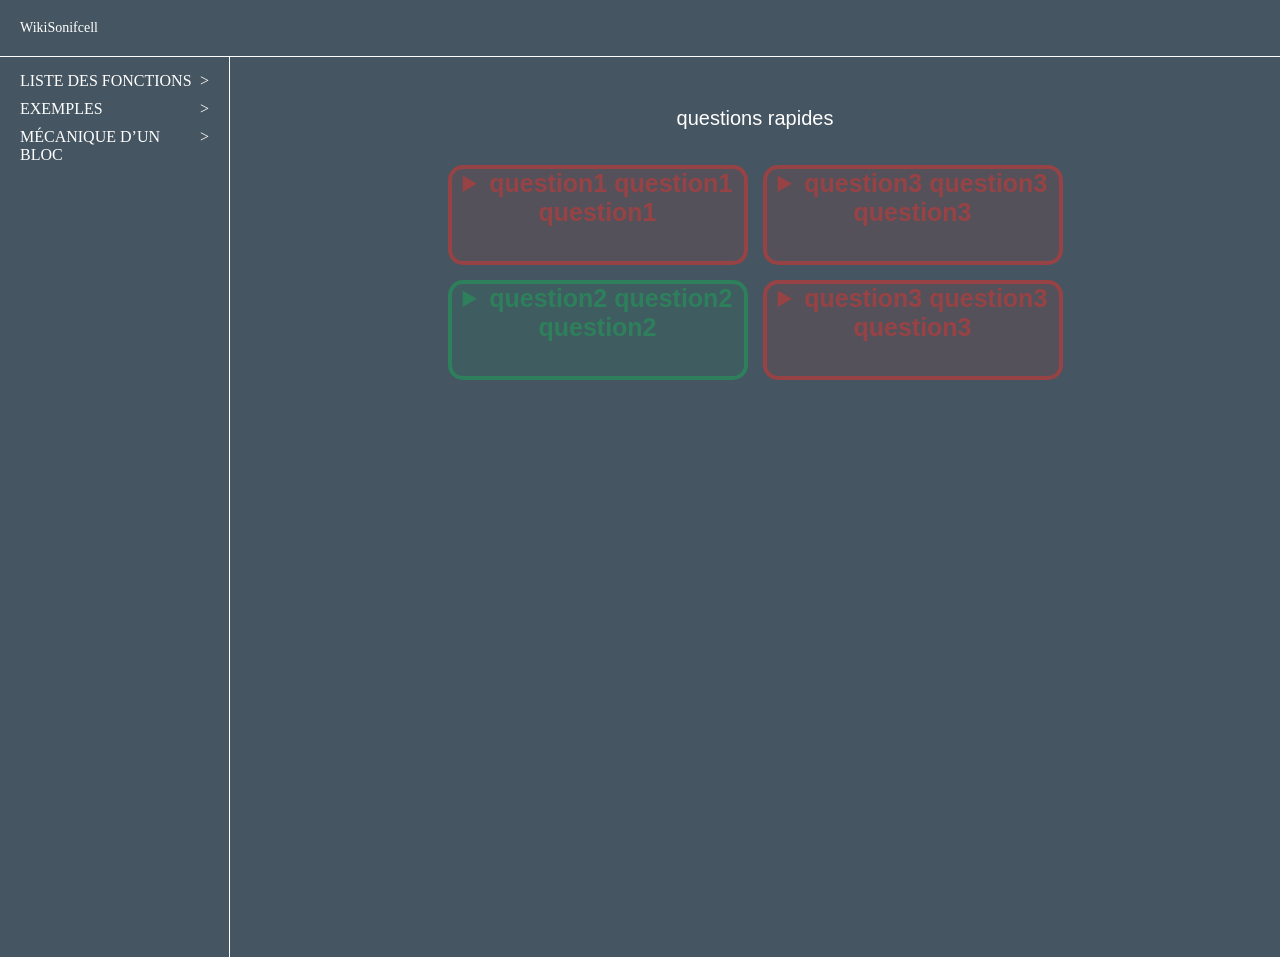
==== index.html @ 2041c3be "Merge pull request #3 from afaucheryved/feat/page-bloc Feat/page bloc" ====
<!DOCTYPE html>
<html lang="en">
<head>
    <meta charset="UTF-8">
    <meta name="viewport" content="width=device-width, initial-scale=1.0">
    <title>Document</title>
</head>
<body>
</body>
    <link rel="stylesheet" href="css/style.css">
    <title>WikiSonifcell</title>
</head>
    <body>
        <div class="logo">WikiSonifcell</div>
        <div class="container">
            <aside class="sidebar">
                
                <ul>
                    <li><a href="#">LISTE DES FONCTIONS</a> </li>
                    <li><a href="#">EXEMPLES</a> </li>
                    <li><a href="#">MÉCANIQUE D’UN BLOC</a> </li>
                </ul>
            
            </aside>

            <main class="content">

            </main>
            

            </div>
        </div>
    
        <script src="js/WikiSonifcell_bloc.js"></script>
        <script src="WikiSonifcell.js"></script>
    
    </body>
</html>
---- css/style.css ----
* {
    margin: 0;
    padding: 0;
    box-sizing: border-box;
}

body {
    background-color: #455561;

}

.container{
    display: flex;

}

.sidebar{
    width: 230px;
    height: 100vh;
    border-right:1px solid #ffffff;

    
}

.sidebar ul{
    list-style: none;
    padding-left: 20px;
    padding-top: 15px;
}

.sidebar a {
    text-decoration: none;
    color : white;
    display: flex;
    justify-content:space-between;
    padding-right: 20px;
}



.logo {
    font-size: 14px;
    color: white;
    border-bottom:1px solid white;
    display: block;
    width: 100%;
    padding: 20px;
}

.sidebar a:hover{
    color:#aaaaaa;
}

.sidebar li{
    margin-bottom: 10px;
}

.content {
    flex: 1;
}

.sidebar a::after {
    content: " >";
}
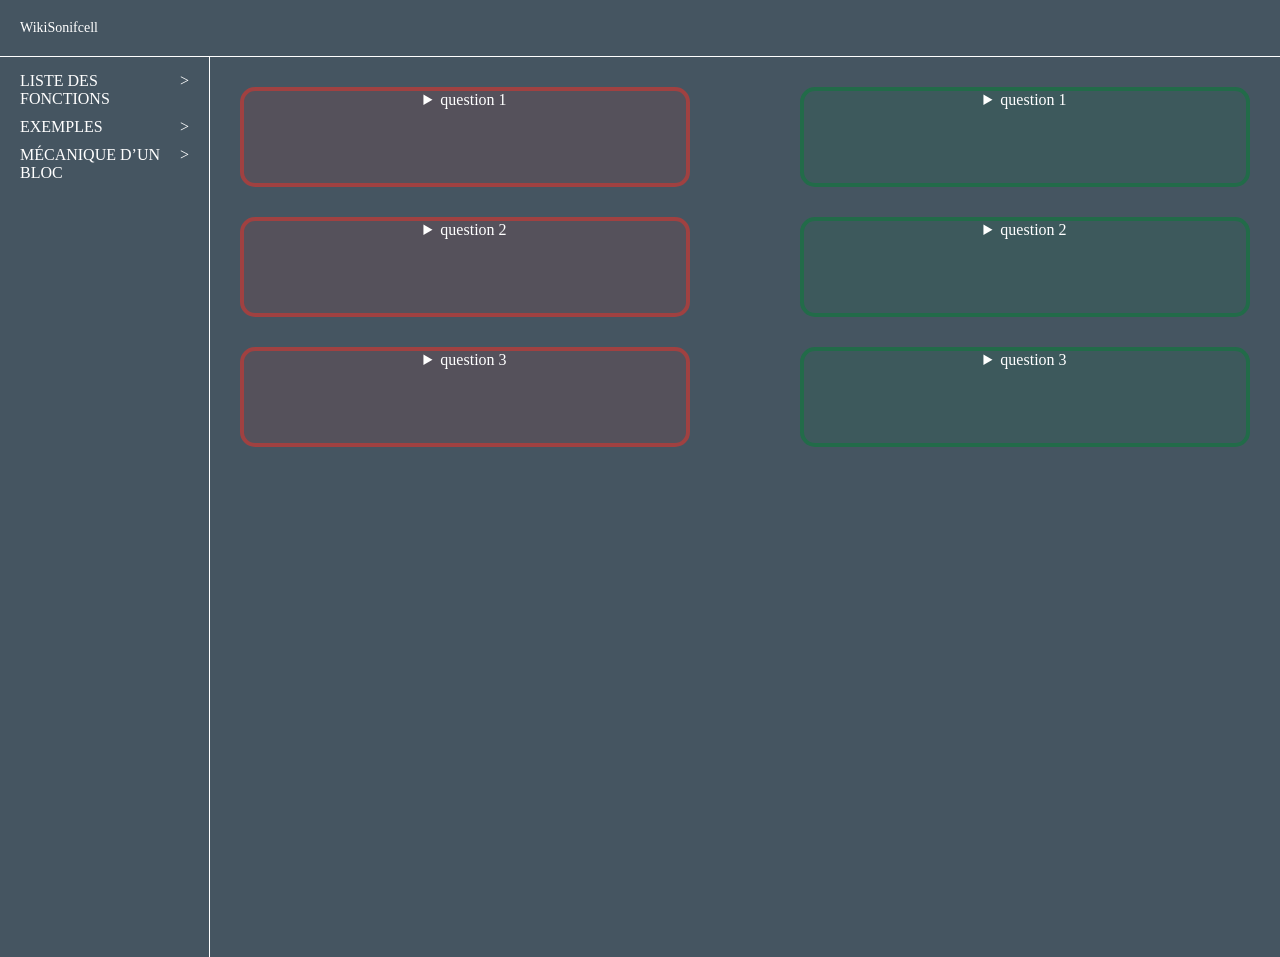
==== commit b8c0166f: "Fusion des fonctionnalités dans Dev" ====
--- a/index.html
+++ b/index.html
@@ -18,12 +18,13 @@
                 <ul>
                     <li><a href="#">LISTE DES FONCTIONS</a> </li>
                     <li><a href="#">EXEMPLES</a> </li>
-                    <li><a href="#">MÉCANIQUE D’UN BLOC</a> </li>
+                    <li><a href="page_carte_zones.html">MÉCANIQUE D’UN BLOC</a> </li>
                 </ul>
             
             </aside>
 
             <main class="content">
+                
 
             </main>
             
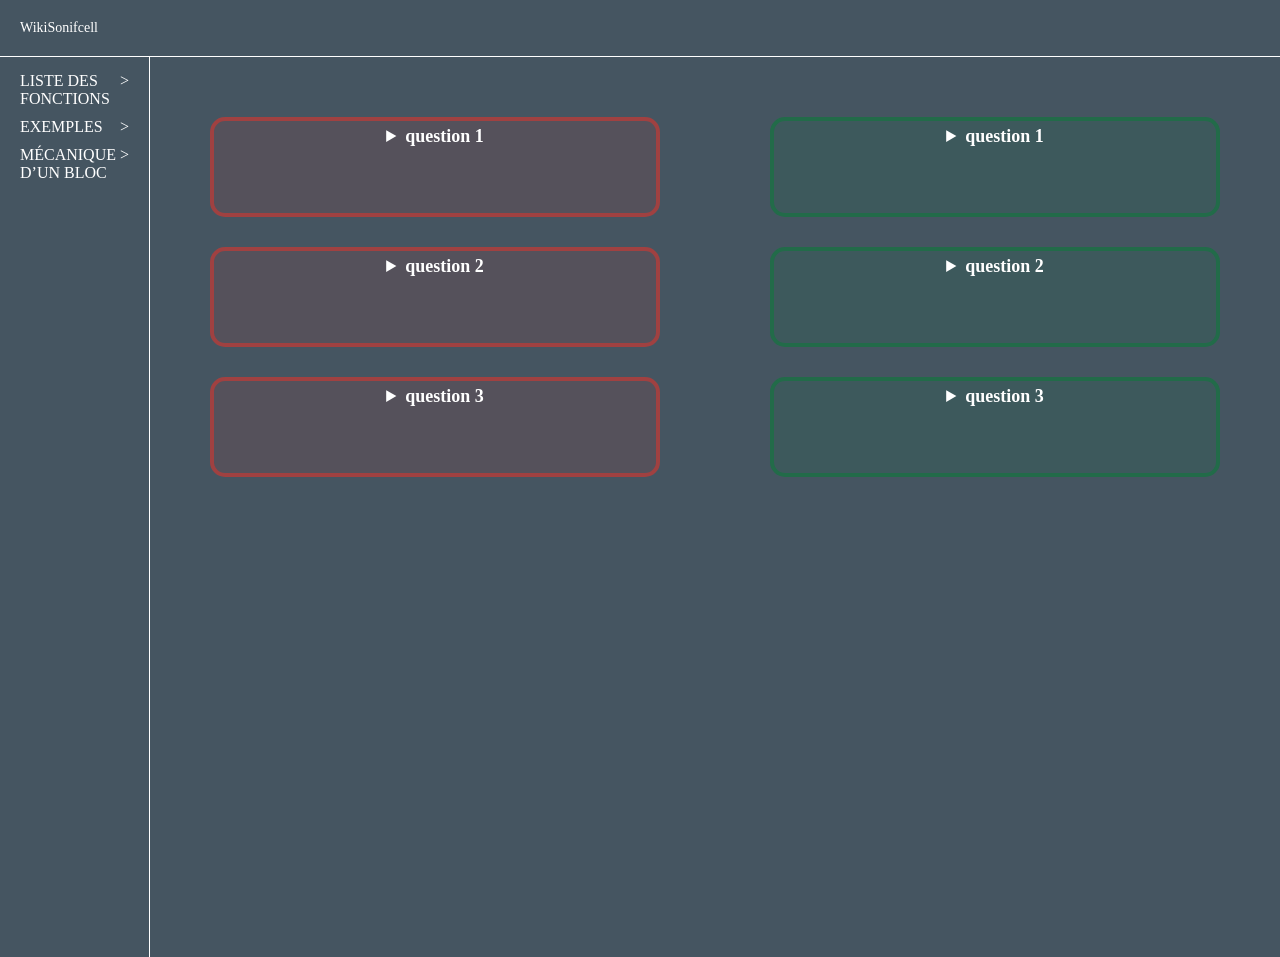
==== commit edfb54c0: "feat/definition : page de définition des fonctions" ====
--- a/index.html
+++ b/index.html
@@ -11,14 +11,14 @@
     <title>WikiSonifcell</title>
 </head>
     <body>
-        <div class="logo">WikiSonifcell</div>
+        <a href="index.html" class="logo">WikiSonifcell</a>
         <div class="container">
             <aside class="sidebar">
                 
                 <ul>
-                    <li><a href="#">LISTE DES FONCTIONS</a> </li>
+                    <li><a href="pages/liste-fonctions.html">LISTE DES FONCTIONS</a> </li>
                     <li><a href="#">EXEMPLES</a> </li>
-                    <li><a href="page_carte_zones.html">MÉCANIQUE D’UN BLOC</a> </li>
+                    <li><a href="pages/page_carte_zones.html">MÉCANIQUE D’UN BLOC</a> </li>
                 </ul>
             
             </aside>
--- a/css/style.css
+++ b/css/style.css
@@ -61,4 +61,63 @@
 
 .sidebar a::after {
     content: " >";
+}
+
+.content a {
+    color: white;
+    text-decoration: none;
+}
+
+.content ul {
+    list-style: none;
+}
+
+.content {
+    padding: 30px;
+    font-size: 18px;
+}
+
+.content details summary {
+    color: white;
+}
+
+.content details ul {
+    padding-left: 20px;
+    margin-top: 5px;
+    margin-bottom: 10px;
+}
+
+.content details summary {
+    cursor: pointer;
+    padding: 5px 0;
+}
+
+.content details li {
+    margin-bottom: 5px;
+}
+
+.content details summary {
+    font-weight: bold;
+}
+
+.content h1 {
+    color: white;
+    margin-bottom: 20px;
+}
+
+.content p {
+    color: white;
+}
+.content h3 {
+    color: white;
+    margin-top: 20px;
+    margin-bottom: 10px;
+}
+
+.content li {
+    color: white;
+}
+
+.logo {
+    text-decoration: none;
 }
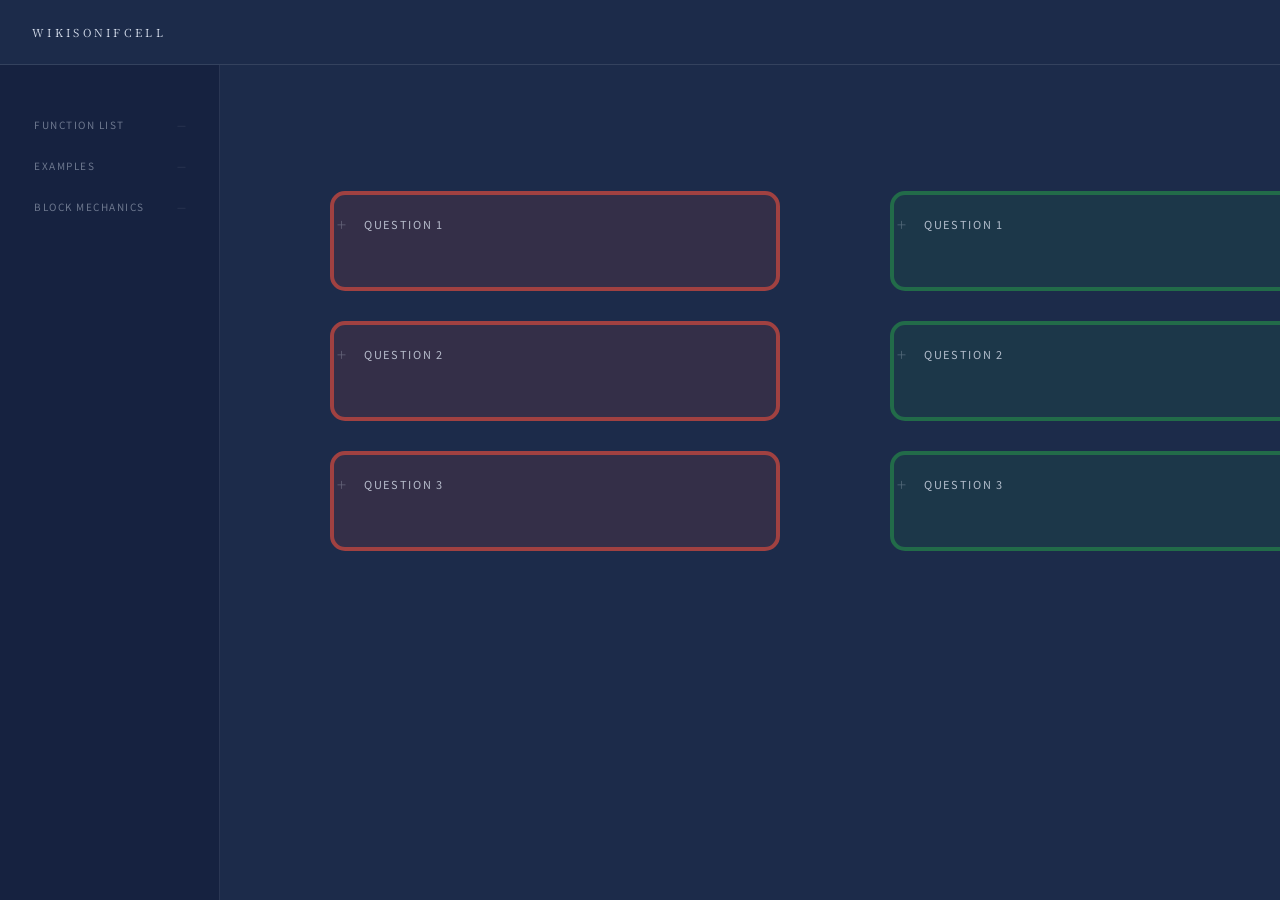
==== commit ca5332a1: "feat: breadcrumb, definitions enrichies ,css modifié" ====
--- a/index.html
+++ b/index.html
@@ -3,37 +3,22 @@
 <head>
     <meta charset="UTF-8">
     <meta name="viewport" content="width=device-width, initial-scale=1.0">
-    <title>Document</title>
-</head>
-<body>
-</body>
     <link rel="stylesheet" href="css/style.css">
     <title>WikiSonifcell</title>
 </head>
-    <body>
-        <a href="index.html" class="logo">WikiSonifcell</a>
-        <div class="container">
-            <aside class="sidebar">
-                
-                <ul>
-                    <li><a href="pages/liste-fonctions.html">LISTE DES FONCTIONS</a> </li>
-                    <li><a href="#">EXEMPLES</a> </li>
-                    <li><a href="pages/page_carte_zones.html">MÉCANIQUE D’UN BLOC</a> </li>
-                </ul>
-            
-            </aside>
-
-            <main class="content">
-                
-
-            </main>
-            
-
-            </div>
-        </div>
-    
-        <script src="js/WikiSonifcell_bloc.js"></script>
-        <script src="WikiSonifcell.js"></script>
-    
-    </body>
+<body>
+    <a href="index.html" class="logo">WikiSonifcell</a>
+    <div class="container">
+        <aside class="sidebar">
+            <ul>
+                <li><a href="pages/liste-fonctions.html">FUNCTION LIST</a></li>
+                <li><a href="#">EXAMPLES</a></li>
+                <li><a href="pages/page_carte_zones.html">BLOCK MECHANICS</a></li>
+            </ul>
+        </aside>
+        <main class="content">
+        </main>
+    </div>
+    <script src="js/WikiSonifcell_bloc.js"></script>
+</body>
 </html>
--- a/css/style.css
+++ b/css/style.css
@@ -1,3 +1,5 @@
+@import url('https://fonts.googleapis.com/css2?family=Noto+Sans+JP:wght@300;400;500&family=Noto+Serif+JP:wght@300;400&display=swap');
+
 * {
     margin: 0;
     padding: 0;
@@ -5,119 +7,205 @@
 }
 
 body {
-    background-color: #455561;
-
-}
-
-.container{
-    display: flex;
-
-}
-
-.sidebar{
-    width: 230px;
-    height: 100vh;
-    border-right:1px solid #ffffff;
-
-    
-}
-
-.sidebar ul{
+    background-color: #1C2B4A;
+    font-family: 'Noto Sans JP', sans-serif;
+    color: #D8E0EE;
+    font-weight: 300;
+}
+
+/* ── Logo ── */
+.logo {
+    display: flex;
+    align-items: center;
+    font-family: 'Noto Serif JP', serif;
+    font-size: 11px;
+    font-weight: 400;
+    letter-spacing: 0.3em;
+    color: #D8E0EE;
+    text-decoration: none;
+    padding: 24px 32px;
+    border-bottom: 1px solid rgba(216, 224, 238, 0.12);
+    text-transform: uppercase;
+    background-color: #1C2B4A;
+    transition: opacity 0.3s ease;
+}
+
+.logo:hover {
+    opacity: 0.6;
+}
+
+/* ── Container ── */
+.container {
+    display: flex;
+    min-height: calc(100vh - 65px);
+}
+
+/* ── Sidebar ── */
+.sidebar {
+    width: 220px;
+    min-height: 100%;
+    border-right: 1px solid rgba(216, 224, 238, 0.1);
+    background-color: #162240;
+    flex-shrink: 0;
+}
+
+.sidebar ul {
     list-style: none;
-    padding-left: 20px;
-    padding-top: 15px;
+    padding: 40px 0;
+}
+
+.sidebar li {
+    margin-bottom: 2px;
 }
 
 .sidebar a {
+    display: flex;
+    justify-content: space-between;
+    align-items: center;
     text-decoration: none;
-    color : white;
-    display: flex;
-    justify-content:space-between;
-    padding-right: 20px;
-}
-
-
-
-.logo {
-    font-size: 14px;
-    color: white;
-    border-bottom:1px solid white;
-    display: block;
-    width: 100%;
-    padding: 20px;
-}
-
-.sidebar a:hover{
-    color:#aaaaaa;
-}
-
-.sidebar li{
-    margin-bottom: 10px;
-}
-
+    color: rgba(216, 224, 238, 0.45);
+    font-size: 10px;
+    font-weight: 400;
+    letter-spacing: 0.15em;
+    text-transform: uppercase;
+    padding: 12px 32px;
+    transition: all 0.3s ease;
+    border-left: 2px solid transparent;
+}
+
+.sidebar a:hover {
+    color: #D8E0EE;
+    background-color: rgba(216, 224, 238, 0.05);
+    border-left: 2px solid rgba(216, 224, 238, 0.4);
+}
+
+.sidebar a::after {
+    content: "—";
+    font-size: 10px;
+    opacity: 0.3;
+}
+
+/* ── Content ── */
 .content {
     flex: 1;
-}
-
-.sidebar a::after {
-    content: " >";
+    padding: 64px 80px;
+    font-size: 14px;
+    line-height: 2;
+    background-color: #1C2B4A;
+}
+
+.content h1 {
+    font-family: 'Noto Serif JP', serif;
+    color: #D8E0EE;
+    font-size: 26px;
+    font-weight: 300;
+    margin-bottom: 16px;
+    letter-spacing: 0.08em;
+    padding-bottom: 16px;
+    border-bottom: 1px solid rgba(216, 224, 238, 0.12);
+}
+
+.content h3 {
+    color: rgba(216, 224, 238, 0.35);
+    font-size: 9px;
+    font-weight: 500;
+    letter-spacing: 0.25em;
+    text-transform: uppercase;
+    margin-top: 48px;
+    margin-bottom: 16px;
+    padding-bottom: 8px;
+    border-bottom: 1px solid rgba(216, 224, 238, 0.08);
+}
+
+.content p {
+    color: rgba(216, 224, 238, 0.6);
+    max-width: 560px;
+    line-height: 2.2;
 }
 
 .content a {
-    color: white;
+    color: #D8E0EE;
     text-decoration: none;
+    transition: opacity 0.2s;
+}
+
+.content a:hover {
+    opacity: 0.5;
 }
 
 .content ul {
     list-style: none;
 }
 
-.content {
-    padding: 30px;
-    font-size: 18px;
+.content li {
+    color: rgba(216, 224, 238, 0.6);
+    padding: 10px 0;
+    border-bottom: 1px solid rgba(216, 224, 238, 0.06);
+    font-size: 13px;
+    transition: color 0.2s;
+    letter-spacing: 0.03em;
+}
+
+.content li:hover {
+    color: #D8E0EE;
+}
+
+/* ── Arborescence ── */
+.content details {
+    border-bottom: 1px solid rgba(216, 224, 238, 0.06);
 }
 
 .content details summary {
-    color: white;
+    color: rgba(216, 224, 238, 0.8);
+    font-weight: 400;
+    font-size: 11px;
+    letter-spacing: 0.15em;
+    cursor: pointer;
+    padding: 18px 0;
+    list-style: none;
+    display: flex;
+    align-items: center;
+    gap: 14px;
+    text-transform: uppercase;
+    transition: color 0.2s;
+}
+
+.content details summary:hover {
+    color: #D8E0EE;
+}
+
+.content details summary::before {
+    content: "＋";
+    font-size: 11px;
+    color: rgba(216, 224, 238, 0.3);
+    transition: all 0.3s ease;
+    display: inline-block;
+    width: 16px;
+}
+
+.content details[open] summary::before {
+    content: "－";
+    color: rgba(216, 224, 238, 0.6);
 }
 
 .content details ul {
-    padding-left: 20px;
-    margin-top: 5px;
-    margin-bottom: 10px;
-}
-
-.content details summary {
-    cursor: pointer;
-    padding: 5px 0;
+    padding-left: 30px;
+    padding-bottom: 20px;
 }
 
 .content details li {
-    margin-bottom: 5px;
-}
-
-.content details summary {
-    font-weight: bold;
-}
-
-.content h1 {
-    color: white;
-    margin-bottom: 20px;
-}
-
-.content p {
-    color: white;
-}
-.content h3 {
-    color: white;
-    margin-top: 20px;
-    margin-bottom: 10px;
-}
-
-.content li {
-    color: white;
-}
-
-.logo {
-    text-decoration: none;
+    font-size: 12px;
+    border-bottom: none;
+    padding: 7px 0;
+    letter-spacing: 0.05em;
+    color: rgba(216, 224, 238, 0.4);
+}
+
+.content details li:hover {
+    color: #D8E0EE;
+}
+
+/* ── Blocs rouge/vert ── */
+.content .grille {
+    margin-top: 32px;
 }
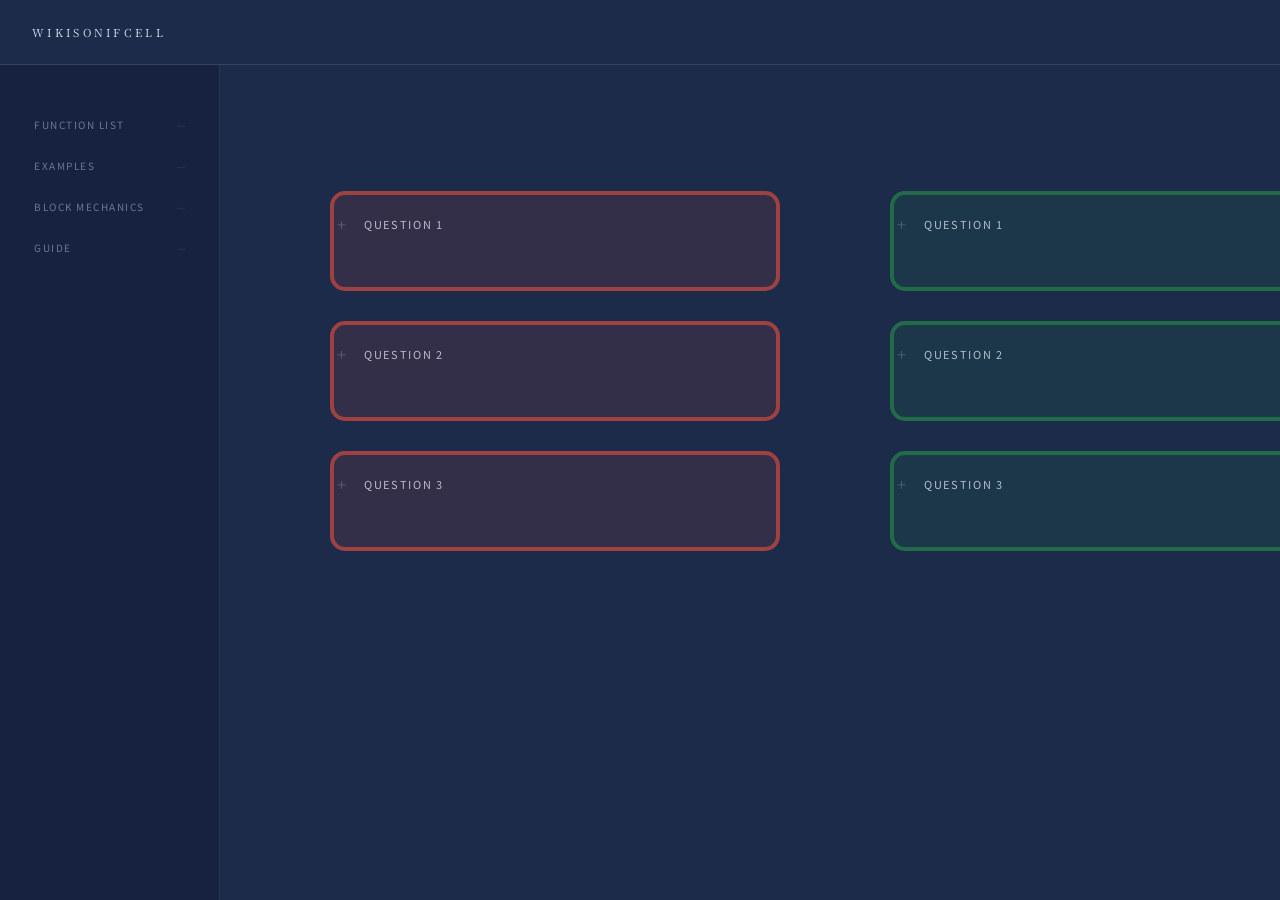
==== commit 9e8f5f04: "ajout de la page guide" ====
--- a/index.html
+++ b/index.html
@@ -14,6 +14,7 @@
                 <li><a href="pages/liste-fonctions.html">FUNCTION LIST</a></li>
                 <li><a href="#">EXAMPLES</a></li>
                 <li><a href="pages/page_carte_zones.html">BLOCK MECHANICS</a></li>
+                <li><a href="pages/guide.html">GUIDE</a></li>
             </ul>
         </aside>
         <main class="content">
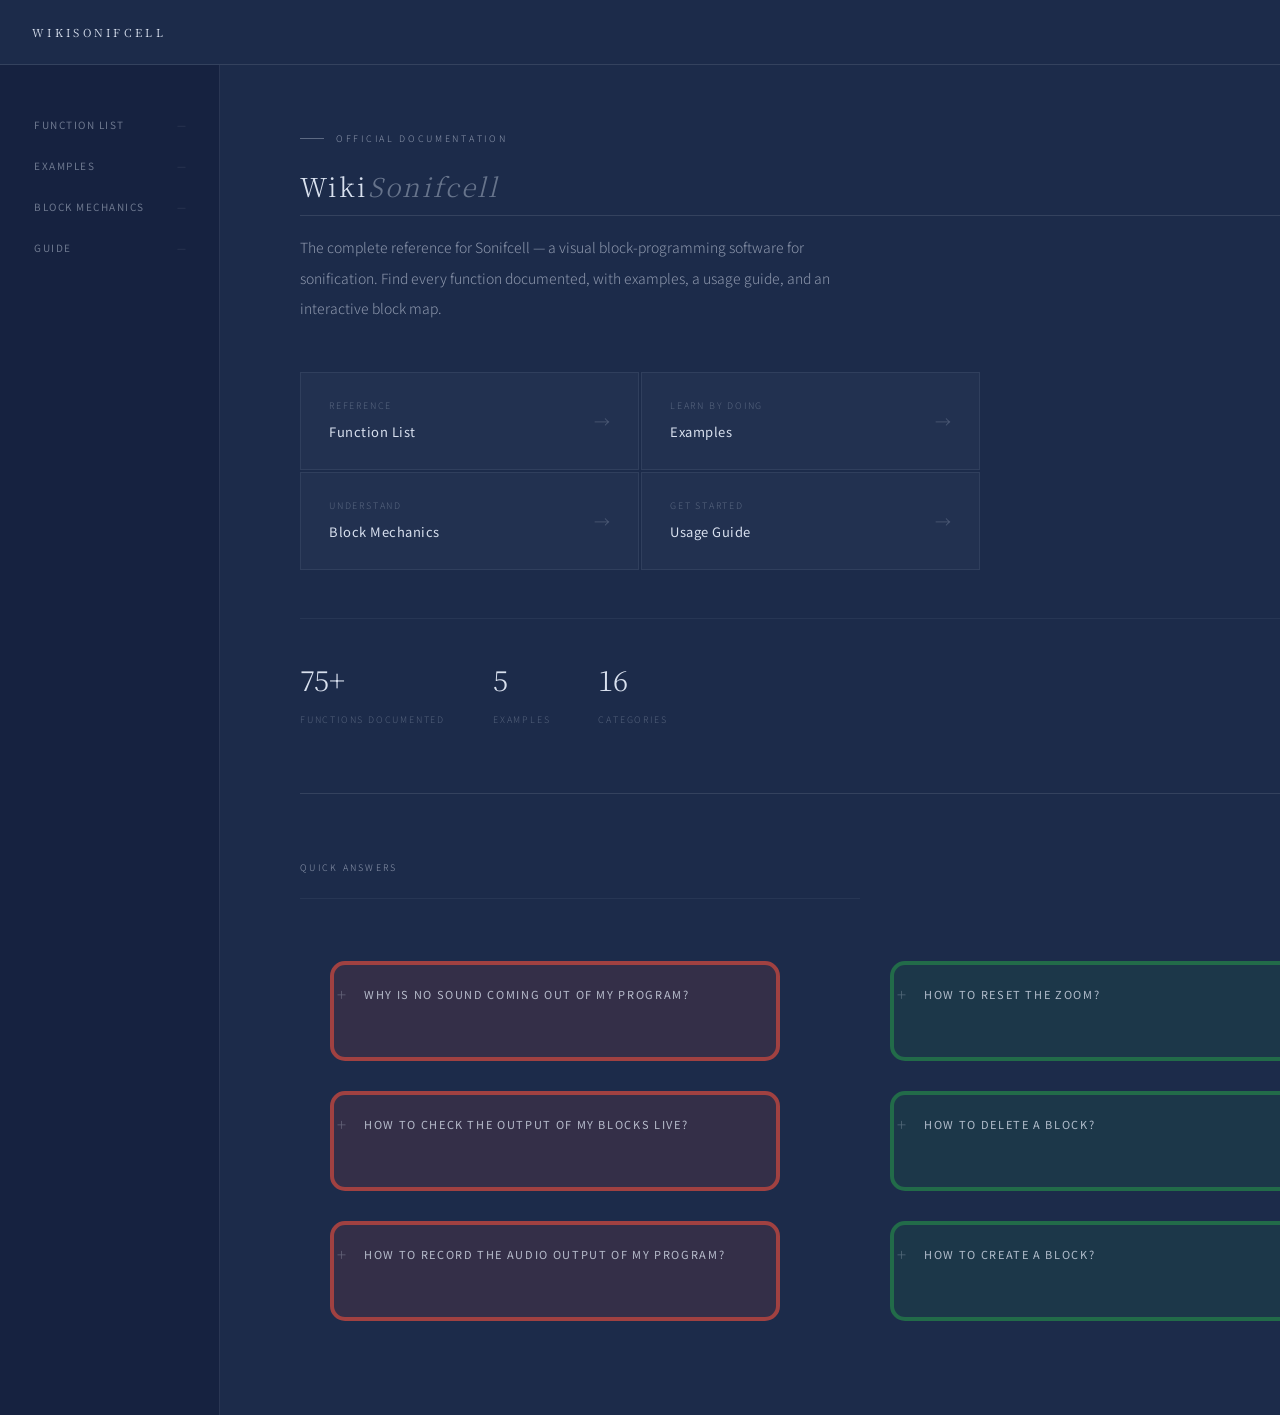
==== commit f95a2c36: "fin du site" ====
--- a/index.html
+++ b/index.html
@@ -5,6 +5,141 @@
     <meta name="viewport" content="width=device-width, initial-scale=1.0">
     <link rel="stylesheet" href="css/style.css">
     <title>WikiSonifcell</title>
+    <style>
+        .hero-section {
+            padding-bottom: 64px;
+            margin-bottom: 64px;
+            border-bottom: 1px solid rgba(216, 224, 238, 0.12);
+            position: relative;
+        }
+
+        .hero-eyebrow {
+            font-size: 9px;
+            letter-spacing: 0.3em;
+            text-transform: uppercase;
+            color: rgba(216, 224, 238, 0.35);
+            margin-bottom: 24px;
+            display: flex;
+            align-items: center;
+            gap: 12px;
+        }
+
+        .hero-eyebrow::before {
+            content: '';
+            display: block;
+            width: 24px;
+            height: 1px;
+            background: rgba(216, 224, 238, 0.35);
+        }
+
+        .hero-title-big {
+            font-family: 'Noto Serif JP', serif;
+            font-size: clamp(48px, 6vw, 80px);
+            font-weight: 300;
+            line-height: 1;
+            letter-spacing: -0.02em;
+            color: #D8E0EE;
+            margin-bottom: 32px;
+        }
+
+        .hero-title-big em {
+            font-style: italic;
+            color: rgba(216, 224, 238, 0.4);
+        }
+
+        .hero-desc {
+            font-size: 14px;
+            line-height: 2.2;
+            color: rgba(216, 224, 238, 0.55);
+            max-width: 520px;
+            margin-bottom: 48px;
+        }
+
+        .hero-nav-grid {
+            display: grid;
+            grid-template-columns: repeat(2, 1fr);
+            gap: 2px;
+            max-width: 680px;
+        }
+
+        .hero-nav-card {
+            padding: 24px 28px;
+            background: rgba(216, 224, 238, 0.03);
+            border: 1px solid rgba(216, 224, 238, 0.08);
+            text-decoration: none;
+            display: flex;
+            align-items: center;
+            justify-content: space-between;
+            transition: all 0.3s ease;
+            group: true;
+        }
+
+        .hero-nav-card:hover {
+            background: rgba(216, 224, 238, 0.06);
+            border-color: rgba(216, 224, 238, 0.2);
+        }
+
+        .hero-nav-card:hover .card-arrow {
+            transform: translateX(4px);
+        }
+
+        .card-left { display: flex; flex-direction: column; gap: 4px; }
+
+        .card-label {
+            font-size: 9px;
+            letter-spacing: 0.2em;
+            text-transform: uppercase;
+            color: rgba(216, 224, 238, 0.3);
+        }
+
+        .card-title {
+            font-size: 13px;
+            font-weight: 400;
+            color: #D8E0EE;
+            letter-spacing: 0.04em;
+        }
+
+        .card-arrow {
+            font-size: 16px;
+            color: rgba(216, 224, 238, 0.25);
+            transition: transform 0.3s ease;
+        }
+
+        .hero-stats {
+            display: flex;
+            gap: 48px;
+            margin-top: 48px;
+            padding-top: 32px;
+            border-top: 1px solid rgba(216, 224, 238, 0.06);
+        }
+
+        .stat { display: flex; flex-direction: column; gap: 4px; }
+
+        .stat-value {
+            font-family: 'Noto Serif JP', serif;
+            font-size: 28px;
+            font-weight: 300;
+            color: #D8E0EE;
+            letter-spacing: -0.02em;
+        }
+
+        .stat-label {
+            font-size: 9px;
+            letter-spacing: 0.2em;
+            text-transform: uppercase;
+            color: rgba(216, 224, 238, 0.3);
+        }
+
+        .faq-title {
+            font-size: 9px;
+            letter-spacing: 0.25em;
+            text-transform: uppercase;
+            color: rgba(216, 224, 238, 0.3);
+            margin-bottom: 0;
+            padding-bottom: 20px;
+            border-bottom: 1px solid rgba(216, 224, 238, 0.06);
+        }
+    </style>
 </head>
 <body>
     <a href="index.html" class="logo">WikiSonifcell</a>
@@ -12,12 +147,73 @@
         <aside class="sidebar">
             <ul>
                 <li><a href="pages/liste-fonctions.html">FUNCTION LIST</a></li>
-                <li><a href="#">EXAMPLES</a></li>
+                <li><a href="pages/examples-list.html">EXAMPLES</a></li>
                 <li><a href="pages/page_carte_zones.html">BLOCK MECHANICS</a></li>
                 <li><a href="pages/guide.html">GUIDE</a></li>
             </ul>
         </aside>
         <main class="content">
+
+            <!-- HERO -->
+            <div class="hero-section">
+                <p class="hero-eyebrow">Official documentation</p>
+                <h1 class="hero-title-big">
+                    Wiki<em>Sonifcell</em>
+                </h1>
+                <p class="hero-desc">
+                    The complete reference for Sonifcell — a visual block-programming software for sonification. Find every function documented, with examples, a usage guide, and an interactive block map.
+                </p>
+
+                <div class="hero-nav-grid">
+                    <a href="pages/liste-fonctions.html" class="hero-nav-card">
+                        <div class="card-left">
+                            <span class="card-label">Reference</span>
+                            <span class="card-title">Function List</span>
+                        </div>
+                        <span class="card-arrow">→</span>
+                    </a>
+                    <a href="pages/examples-list.html" class="hero-nav-card">
+                        <div class="card-left">
+                            <span class="card-label">Learn by doing</span>
+                            <span class="card-title">Examples</span>
+                        </div>
+                        <span class="card-arrow">→</span>
+                    </a>
+                    <a href="pages/page_carte_zones.html" class="hero-nav-card">
+                        <div class="card-left">
+                            <span class="card-label">Understand</span>
+                            <span class="card-title">Block Mechanics</span>
+                        </div>
+                        <span class="card-arrow">→</span>
+                    </a>
+                    <a href="pages/guide.html" class="hero-nav-card">
+                        <div class="card-left">
+                            <span class="card-label">Get started</span>
+                            <span class="card-title">Usage Guide</span>
+                        </div>
+                        <span class="card-arrow">→</span>
+                    </a>
+                </div>
+
+                <div class="hero-stats">
+                    <div class="stat">
+                        <span class="stat-value">75+</span>
+                        <span class="stat-label">Functions documented</span>
+                    </div>
+                    <div class="stat">
+                        <span class="stat-value">5</span>
+                        <span class="stat-label">Examples</span>
+                    </div>
+                    <div class="stat">
+                        <span class="stat-value">16</span>
+                        <span class="stat-label">Categories</span>
+                    </div>
+                </div>
+            </div>
+
+            <!-- FAQ -->
+            <p class="faq-title">Quick answers</p>
+
         </main>
     </div>
     <script src="js/WikiSonifcell_bloc.js"></script>
--- a/css/style.css
+++ b/css/style.css
@@ -208,4 +208,10 @@
 /* ── Blocs rouge/vert ── */
 .content .grille {
     margin-top: 32px;
+}
+
+.content img {
+    width: 400px !important;
+    height: auto !important;
+    display: block;
 }
